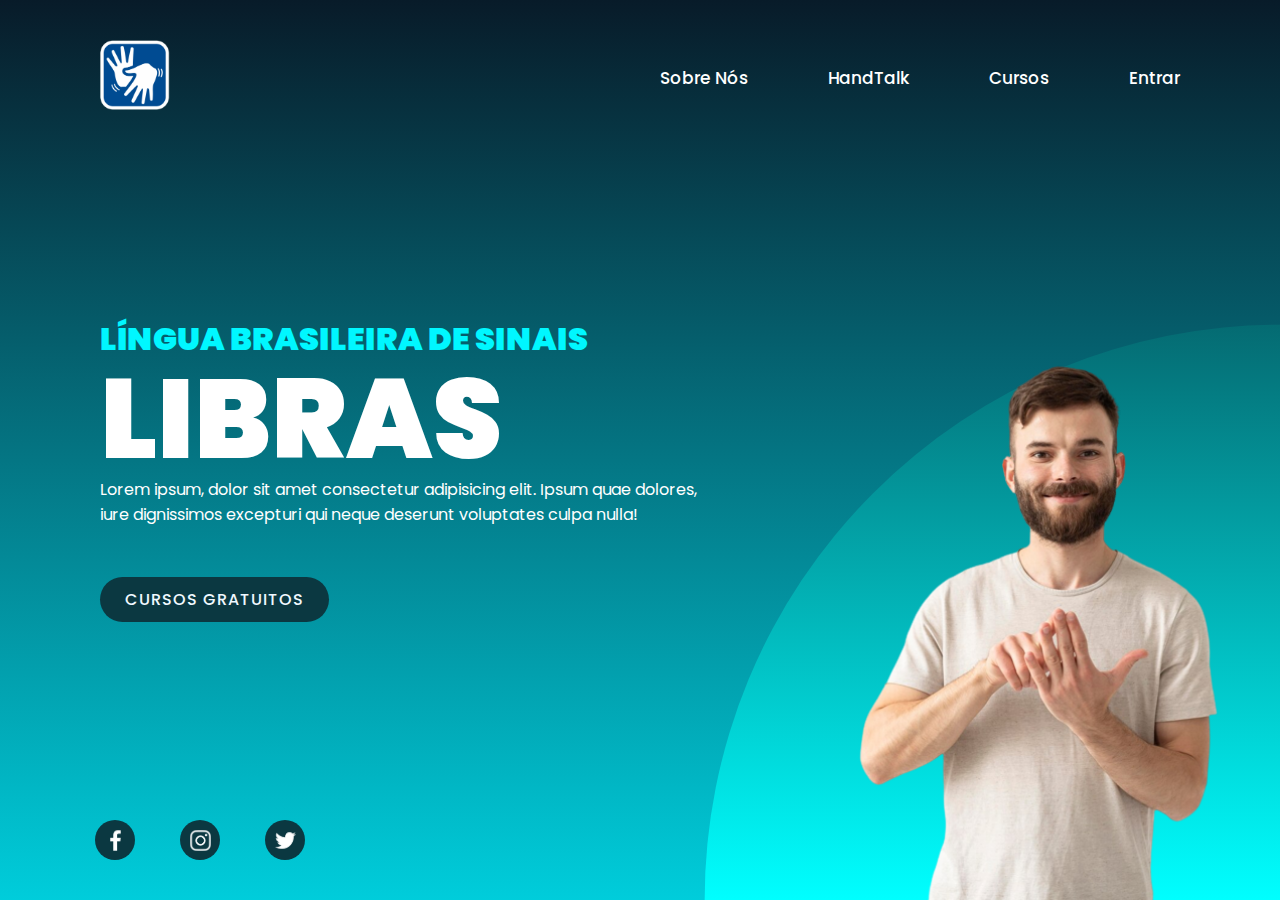
==== index.html @ 5bedae7f "Add files via upload" ====
<!DOCTYPE html>
<html lang="en">
<head>
    <meta charset="UTF-8">
    <meta name="viewport" content="width=device-width, initial-scale=1.0">
    <title>Lading Page</title>
    <link rel="stylesheet" href="style.css">
</head>
<body>

    <section>
        <div class="circle"></div>

        <div class="circle2"></div>

        <header>
            <a href= "libras-conteudo.html" target="_blank"><img src="image-ms-ewdkaqmeic.png" alt="logo-img" class="logo"></a>
            <nav class="navegation">
                <ul>
                    <li><a href="#">Sobre Nós</a></li>
                    <li><a href="configuracoes.html" target="_blank">HandTalk</a></li>
                    <li><a href= "cursos.html" target="_blank">Cursos</a></li>
                    <li><a href="entrar.html" target="_blank">Entrar</a></li>
                </ul>
            </nav>
        </header>

        <div class="container">
            <div class="text">
                <h2>LÍNGUA BRASILEIRA DE SINAIS<br><span>LIBRAS</span></h2>
                <p>Lorem ipsum, dolor sit amet consectetur adipisicing elit. Ipsum quae dolores, iure dignissimos excepturi qui neque deserunt voluptates culpa nulla!</p>
                <a href="https://soeducador.com.br/cursos/braille-e-libras?utm_source=google&utm_medium=cpc&utm_campaign=pareto.in.gsn.geral.br{cursos}&gad_source=1&gclid=Cj0KCQjwhfipBhCqARIsAH9msbl5T1GcEtleD_PA0ZEss1TwhtRE66noogLJvRvTpAbfbPR0QzQpp8caAooSEALw_wcB" target="_blank">CURSOS GRATUITOS</a>
            </div>
        </div>

        <ul class="icons">
            <li><a href="#" target="_blank"><img src="facebook.png" alt="img-facebook-logo"></a></li>
            <li><a href="#" target="_blank"><img src="instagram.png" alt="img-instagram-logo"></a></li>
            <li><a href="#" target="_blank"><img src="twitter.png" alt="img-twitter-logo"></a></li>
        </ul>

        <div class="boximg">
           <img src="retrato-de-mulher-ensinando-lingua-de-sinais_23-2148719733-removebg-preview.png" alt="">
        </div>

    </section>
    
</body>
</html>
---- style.css ----
@import url('https://fonts.googleapis.com/css2?family=Poppins:wght@200;400;700&display=swap');
*{
    margin: 0;
    padding: 0;
    box-sizing: border-box;
    font-family: 'Poppins', sans-serif;
}

section{
    position: relative;
    width: 100%;
    min-height: 100vh;
    padding: 100px;
    background: linear-gradient(#081b29, rgb(0, 205, 219));
    display: flex;
    align-items: center;
    justify-content: space-between;
    overflow: hidden;
}

.circle{
    position: absolute;
    top: 0;
    left: 0;
    width: 100%;
    height: 100%;
    background: linear-gradient(#071722 , aqua );
    clip-path: circle(52% at bottom right);
    box-shadow: 0 0 25px aqua;
    overflow: hidden;
}



header{
    position: absolute;
    top: 0;
    left: 0;
    width: 100%;
    padding: 40px 100px;
    display: flex;
    align-items: center;
    justify-content: space-between;
}

header .logo{
    position: relative;
    max-width: 70px;
    left: 0px;
    top: 0px;
    transition: 0.3s ease-in-out;
}

header .logo:hover{
    transform: translateY(-10px);
    
}

header .navegation ul{
    position: relative;
    display: flex;
}

header .navegation li{
    list-style: none;
}

header .navegation li a{
    color: white;
    display: inline-block;
    text-decoration: none;
    font-weight: 500;
    font-size: 17px;
    margin-left: 80px;
    transition: 0.3s ease-in-out;
}

header .navegation li a:hover{
    color: aqua;
    transform: translateY(-8px);
    
}

.container{
    position: relative;
    width: 100%;
    display: flex;
    align-items: center;
    justify-content: space-between;
}

.container .text{
    position: relative;
    max-width: 600px;
    margin-right: 20px;
    
}

.container .text h2{
    color: rgb(0, 247, 255);
    font-size: 2em;
    margin-bottom: 10px;
    line-height: 2.5em;
    font-weight: 900;
    transform: translateY(20px);
}

.container .text h2 span{
    font-size: 3.5em;
    color: rgb(255, 255, 255);
}

.container .text p{
    color: rgb(255, 255, 255);
}
.container .text a{
    display: inline-block;
    margin-top: 50px;
    padding: 10px 25px;
    background:#0b3841;
    color: aliceblue;
    font-weight: 500;
    text-decoration: none;
    letter-spacing: 1px;
    border-radius: 40px;
    transition: 0.3s ease-in-out;
    
}

.container .text a:hover{
    color: black;
    box-shadow: 0 0 25px aqua;
    background: rgb(0, 252, 231);
    transform: translateY(-10px);
}

.icons{
    position: absolute;
    bottom: 40px;
    left: 50px;
    display: flex;
    align-items: center;
    justify-content: center;
}

.icons li{
    list-style: none;
}

.icons li a{
    display: inline-block;
    width: 40px;
    height: 40px;
    border-radius: 50%;
    background: #0b3841;
    margin-left: 45px;
    display: flex;
    align-items: center;
    justify-content: center;
    transition: 0.3s ease-in-out;
    left: 1px;
}

.icons li a:hover{
    background: rgb(0, 255, 255);
    box-shadow: 0 0 25px aqua;
    transform: translateY(-10px);
}

.icons li a img{
    transform: scale(0.5);
    filter: invert(1);
}

.boximg{
    position: absolute;
    right: 0;
    bottom: -40px;
}

.boximg img{
    width: 450px;
    cursor: pointer;
    transform: translateY(-33px);
}
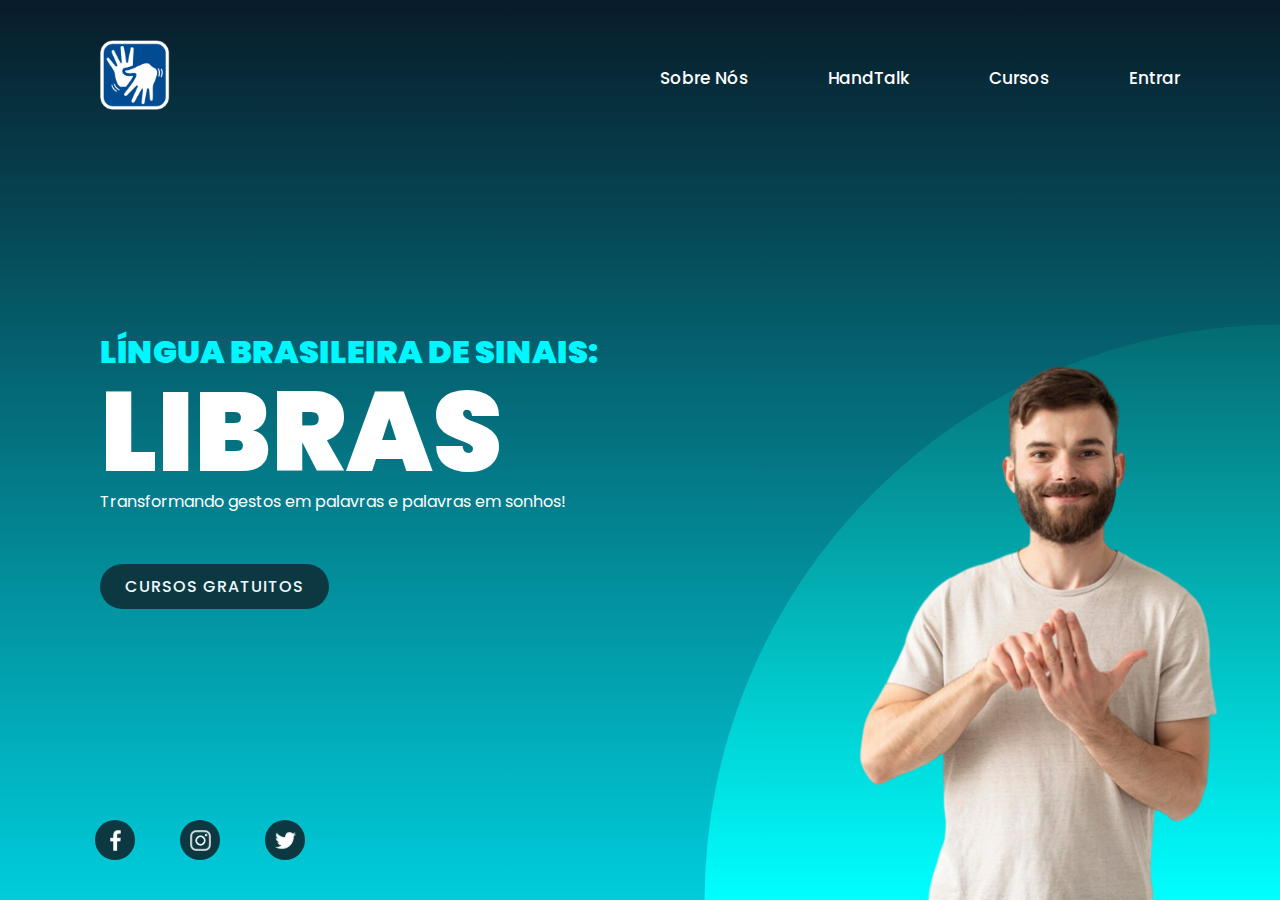
==== commit a1d8ace5: "Add files via upload" ====
--- a/index.html
+++ b/index.html
@@ -10,15 +10,16 @@
 
     <section>
         <div class="circle"></div>
+        <div class="circle2"></div>
 
-        <div class="circle2"></div>
+        
 
         <header>
             <a href= "libras-conteudo.html" target="_blank"><img src="image-ms-ewdkaqmeic.png" alt="logo-img" class="logo"></a>
             <nav class="navegation">
                 <ul>
-                    <li><a href="#">Sobre Nós</a></li>
-                    <li><a href="configuracoes.html" target="_blank">HandTalk</a></li>
+                    <li><a href="sobre-nos-grupo.html" target="_blank">Sobre Nós</a></li>
+                    <li><a href="handtalk.html" target="_blank">HandTalk</a></li>
                     <li><a href= "cursos.html" target="_blank">Cursos</a></li>
                     <li><a href="entrar.html" target="_blank">Entrar</a></li>
                 </ul>
@@ -27,8 +28,8 @@
 
         <div class="container">
             <div class="text">
-                <h2>LÍNGUA BRASILEIRA DE SINAIS<br><span>LIBRAS</span></h2>
-                <p>Lorem ipsum, dolor sit amet consectetur adipisicing elit. Ipsum quae dolores, iure dignissimos excepturi qui neque deserunt voluptates culpa nulla!</p>
+                <h2>LÍNGUA BRASILEIRA DE SINAIS:<br><span>LIBRAS</span></h2>
+                <p>Transformando gestos em palavras e palavras em sonhos!</p>
                 <a href="https://soeducador.com.br/cursos/braille-e-libras?utm_source=google&utm_medium=cpc&utm_campaign=pareto.in.gsn.geral.br{cursos}&gad_source=1&gclid=Cj0KCQjwhfipBhCqARIsAH9msbl5T1GcEtleD_PA0ZEss1TwhtRE66noogLJvRvTpAbfbPR0QzQpp8caAooSEALw_wcB" target="_blank">CURSOS GRATUITOS</a>
             </div>
         </div>
@@ -40,7 +41,7 @@
         </ul>
 
         <div class="boximg">
-           <img src="retrato-de-mulher-ensinando-lingua-de-sinais_23-2148719733-removebg-preview.png" alt="">
+           <img src="img-principal.png" alt="">
         </div>
 
     </section>
--- a/style.css
+++ b/style.css
@@ -32,6 +32,8 @@
 
 
 
+
+
 header{
     position: absolute;
     top: 0;
@@ -49,10 +51,11 @@
     left: 0px;
     top: 0px;
     transition: 0.3s ease-in-out;
+    font-family: 'Ephesis', cursive;
 }
 
 header .logo:hover{
-    transform: translateY(-10px);
+    transform: scale(1.1);
     
 }
 
@@ -112,6 +115,7 @@
 
 .container .text p{
     color: rgb(255, 255, 255);
+    line-height: 1.5;
 }
 .container .text a{
     display: inline-block;
@@ -131,7 +135,7 @@
     color: black;
     box-shadow: 0 0 25px aqua;
     background: rgb(0, 252, 231);
-    transform: translateY(-10px);
+    transform: scale(1.1);
 }
 
 .icons{
